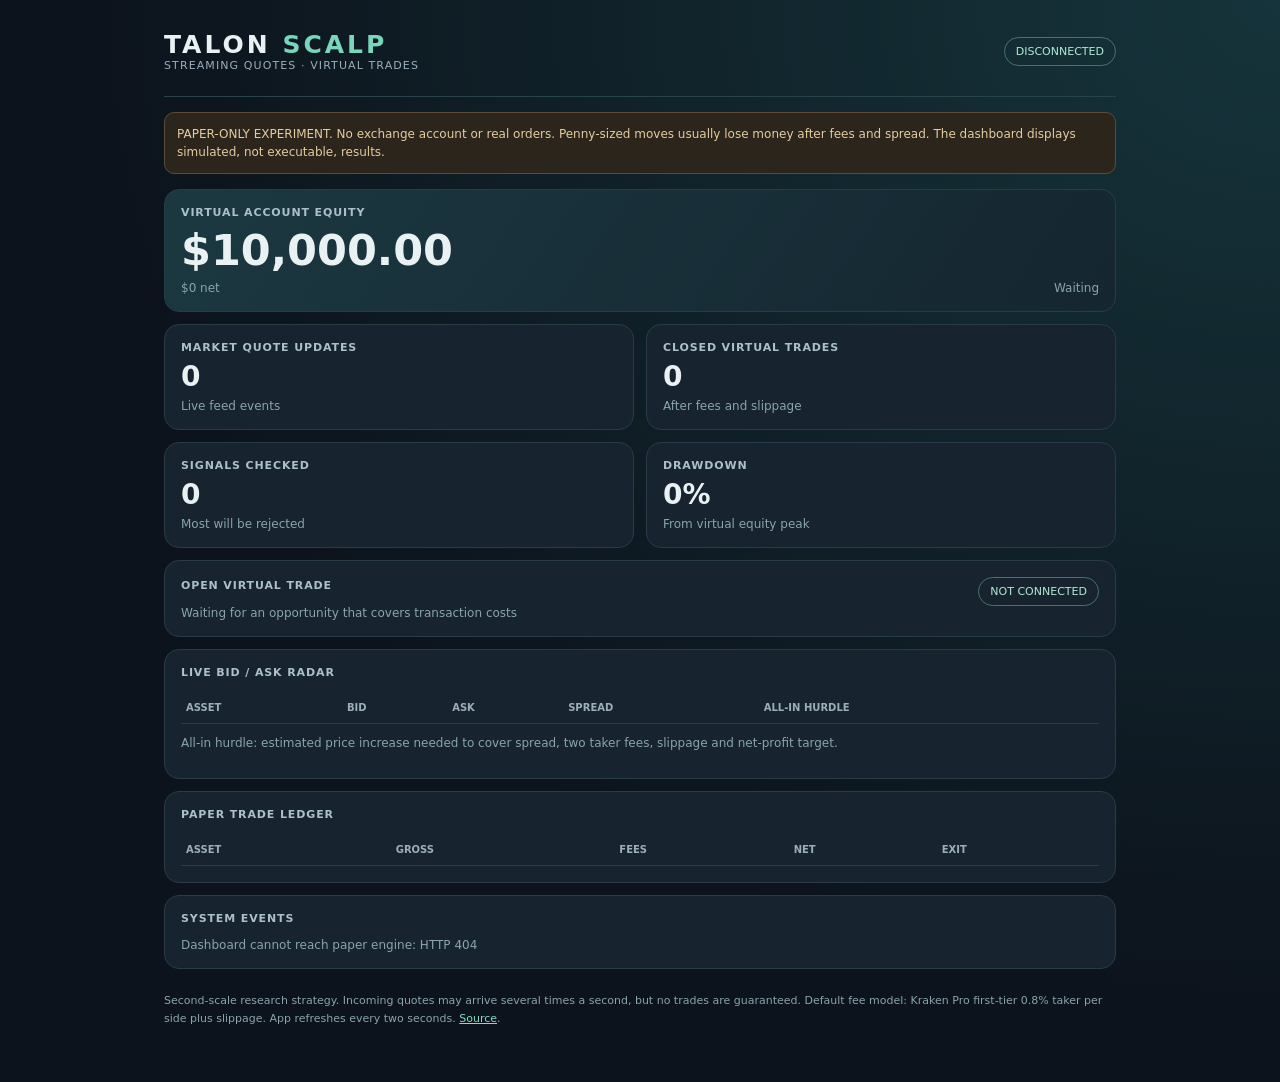
==== scalp/index.html @ 1deb6bea "Add live-updating mobile dashboard for paper scalping" ====
<!doctype html>
<html lang="en"><head><meta charset="utf-8"><meta name="viewport" content="width=device-width,initial-scale=1,viewport-fit=cover"><meta name="theme-color" content="#0c121a"><meta name="apple-mobile-web-app-capable" content="yes"><meta name="apple-mobile-web-app-title" content="TALON SCALP"><title>TALON SCALP | Seconds-scale paper engine</title>
<style>
:root{font-family:system-ui,-apple-system,"Segoe UI",sans-serif;background:#0c131c;color:#eaf1f3}*{box-sizing:border-box}
body{margin:0;background:radial-gradient(ellipse at top right,#16343b,#0c131c 65%)}
main{max-width:980px;margin:auto;padding:18px 14px 55px}
header,.row{display:flex;align-items:center;justify-content:space-between;gap:12px}
header{border-bottom:1px solid #28434b;padding:12px 0 24px}
.brand{font-size:25px;letter-spacing:3px;font-weight:900}.brand b{color:#79d6bb}
.sub{font-size:11px;color:#9caebb;letter-spacing:.1em}
.pill{padding:7px 11px;border-radius:100px;border:1px solid #477469;color:#ade9d4;font-size:11px}
.notice{background:#2b251c;color:#e4cca0;padding:12px;border:1px solid #5a4c36;border-radius:10px;margin:15px 0;font-size:12px;line-height:1.5}
.grid{display:grid;grid-template-columns:1fr 1fr;gap:12px}
.card{border:1px solid #2a3b48;border-radius:15px;background:#17232e;padding:16px;min-width:0}
.wide{grid-column:1/-1}.hero{background:linear-gradient(125deg,#1b3841,#152630)}
h2,.label{font-size:11px;color:#abc0c8;text-transform:uppercase;letter-spacing:.08em;font-weight:600}
h2{margin:0 0 13px}.value{font-size:28px;font-weight:750;margin:6px 0;font-variant-numeric:tabular-nums}
.hero .value{font-size:43px}.muted{font-size:12px;color:#89a4ad}.good{color:#79dbc2}.bad{color:#ff9c95}
table{width:100%;border-collapse:collapse;text-align:left;font-size:12px}td,th{border-bottom:1px solid #2a4049;padding:10px 5px;font-variant-numeric:tabular-nums;white-space:nowrap}th{font-size:10px;color:#9caeb7;text-transform:uppercase}
.scroll{overflow-x:auto}.footer{margin-top:23px;color:#89a4ad;line-height:1.6;font-size:11px}a{color:#81dcc0}
@media(max-width:600px){.hero .value{font-size:36px}.card{padding:13px}.brand{font-size:21px}.value{font-size:25px}}
</style></head><body><main>
<header><div><div class="brand">TALON <b>SCALP</b></div><div class="sub">STREAMING QUOTES · VIRTUAL TRADES</div></div><div class="pill" id="status">CONNECTING</div></header>
<div class="notice">PAPER-ONLY EXPERIMENT. No exchange account or real orders. Penny-sized moves usually lose money after fees and spread. The dashboard displays simulated, not executable, results.</div>
<div class="grid">
<div class="card wide hero"><div class="label">Virtual account equity</div><div class="value" id="equity">$10,000.00</div><div class="row"><div class="muted" id="pnl">$0 net</div><div class="muted" id="updated">Waiting</div></div></div>
<div class="card"><div class="label">Market quote updates</div><div class="value" id="seen">0</div><div class="muted">Live feed events</div></div>
<div class="card"><div class="label">Closed virtual trades</div><div class="value" id="trades">0</div><div class="muted">After fees and slippage</div></div>
<div class="card"><div class="label">Signals checked</div><div class="value" id="checks">0</div><div class="muted">Most will be rejected</div></div>
<div class="card"><div class="label">Drawdown</div><div class="value" id="drawdown">0%</div><div class="muted">From virtual equity peak</div></div>
<div class="card wide"><div class="row"><h2>Open virtual trade</h2><div class="pill" id="feed">NOT CONNECTED</div></div><div class="muted" id="position">Waiting for an opportunity that covers transaction costs</div></div>
<div class="card wide"><h2>Live bid / ask radar</h2><div class="scroll"><table><thead><tr><th>Asset</th><th>Bid</th><th>Ask</th><th>Spread</th><th>All-in hurdle</th></tr></thead><tbody id="markets"></tbody></table></div><p class="muted">All-in hurdle: estimated price increase needed to cover spread, two taker fees, slippage and net-profit target.</p></div>
<div class="card wide"><h2>Paper trade ledger</h2><div class="scroll"><table><thead><tr><th>Asset</th><th>Gross</th><th>Fees</th><th>Net</th><th>Exit</th></tr></thead><tbody id="ledger"></tbody></table></div></div>
<div class="card wide"><h2>System events</h2><div class="muted" id="events">Waiting for market feed.</div></div></div>
<div class="footer">Second-scale research strategy. Incoming quotes may arrive several times a second, but no trades are guaranteed. Default fee model: Kraken Pro first-tier 0.8% taker per side plus slippage. App refreshes every two seconds. <a href="https://github.com/kwjwpzr98g-web/Crusty/tree/main/scalp">Source</a>.</div></main>
<script>
const el=x=>document.getElementById(x);
const money=n=>Number(n).toLocaleString('en-US',{style:'currency',currency:'USD'});
const number=n=>Number(n).toLocaleString('en-US',{maximumFractionDigits:2});
function td(tr,v){const t=document.createElement('td');t.textContent=String(v);tr.append(t);return t}
function row(vals){const tr=document.createElement('tr');for(const v of vals)td(tr,v);return tr}
function render(id,rows,empty){const root=el(id);root.replaceChildren();if(!rows.length){root.append(row([empty]));return}for(const r of rows)root.append(r)}
async function update(){
try{const res=await fetch('/api/status',{cache:'no-store'});if(!res.ok)throw Error('HTTP '+res.status);const d=await res.json();
el('status').textContent=d.status;el('feed').textContent=d.feed+' · '+d.active_markets+'/5';
el('equity').textContent=money(d.equity);el('pnl').textContent=money(d.pnl)+' net';
el('pnl').className=d.pnl<0?'bad':'good';el('seen').textContent=number(d.seen);el('trades').textContent=d.trades.length;
el('checks').textContent=number(d.rejected);el('drawdown').textContent=d.drawdown_pct+'%';
el('updated').textContent=new Date(d.timestamp).toLocaleTimeString();
el('position').textContent=d.position?(d.position.symbol+' LONG · '+number(d.position.qty)+' units · entry '+money(d.position.entry)):'No position. Waiting for fee-covered signals.';
const markets=Object.entries(d.markets).map(([s,q])=>row([s,number(q.bid),number(q.ask),q.spread_bps+' bps',q.fee_hurdle_bps+' bps']));
render('markets',markets,'Waiting for live quotes');
const rows=d.trades.slice(0,25).map(t=>row([t.symbol,money(t.gross),money(t.fees),money(t.pnl),t.reason]));
render('ledger',rows,'No closed paper trades');
const ev=el('events');ev.replaceChildren();for(const i of d.events.slice(0,8)){const p=document.createElement('p');p.textContent=i.at+' · '+i.message;ev.append(p)}
}catch(e){el('status').textContent='DISCONNECTED';el('events').textContent='Dashboard cannot reach paper engine: '+e.message}
}
update();setInterval(update,2000);
</script></body></html>
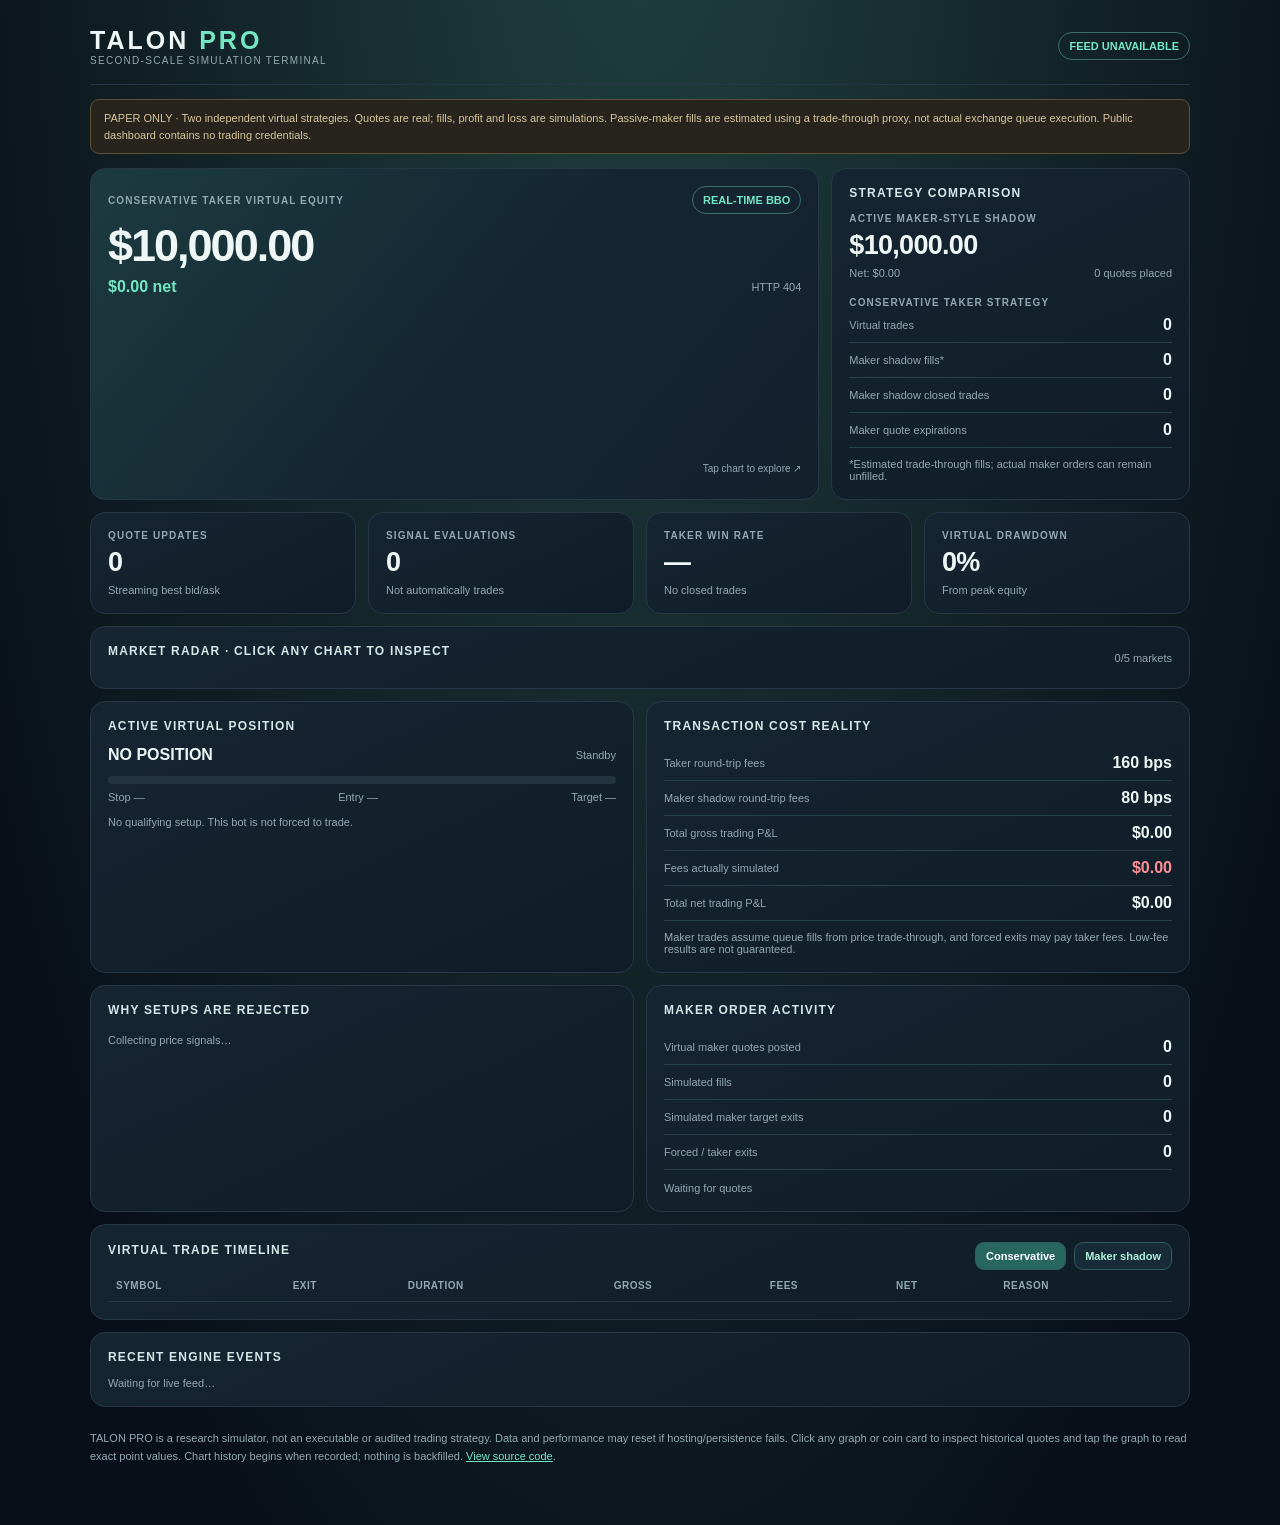
==== commit b3c3dba3: "Launch TALON PRO interactive chart drilldowns, asset sparklines and dual-strategy activity terminal" ====
--- a/scalp/index.html
+++ b/scalp/index.html
@@ -1,59 +1,185 @@
 <!doctype html>
-<html lang="en"><head><meta charset="utf-8"><meta name="viewport" content="width=device-width,initial-scale=1,viewport-fit=cover"><meta name="theme-color" content="#0c121a"><meta name="apple-mobile-web-app-capable" content="yes"><meta name="apple-mobile-web-app-title" content="TALON SCALP"><title>TALON SCALP | Seconds-scale paper engine</title>
+<html lang="en"><head><meta charset="utf-8"><meta name="viewport" content="width=device-width,initial-scale=1,viewport-fit=cover"><meta name="theme-color" content="#090f18"><meta name="apple-mobile-web-app-capable" content="yes"><meta name="apple-mobile-web-app-title" content="TALON PRO">
+<title>TALON | Live Paper Trading Terminal</title>
 <style>
-:root{font-family:system-ui,-apple-system,"Segoe UI",sans-serif;background:#0c131c;color:#eaf1f3}*{box-sizing:border-box}
-body{margin:0;background:radial-gradient(ellipse at top right,#16343b,#0c131c 65%)}
-main{max-width:980px;margin:auto;padding:18px 14px 55px}
-header,.row{display:flex;align-items:center;justify-content:space-between;gap:12px}
-header{border-bottom:1px solid #28434b;padding:12px 0 24px}
-.brand{font-size:25px;letter-spacing:3px;font-weight:900}.brand b{color:#79d6bb}
-.sub{font-size:11px;color:#9caebb;letter-spacing:.1em}
-.pill{padding:7px 11px;border-radius:100px;border:1px solid #477469;color:#ade9d4;font-size:11px}
-.notice{background:#2b251c;color:#e4cca0;padding:12px;border:1px solid #5a4c36;border-radius:10px;margin:15px 0;font-size:12px;line-height:1.5}
-.grid{display:grid;grid-template-columns:1fr 1fr;gap:12px}
-.card{border:1px solid #2a3b48;border-radius:15px;background:#17232e;padding:16px;min-width:0}
-.wide{grid-column:1/-1}.hero{background:linear-gradient(125deg,#1b3841,#152630)}
-h2,.label{font-size:11px;color:#abc0c8;text-transform:uppercase;letter-spacing:.08em;font-weight:600}
-h2{margin:0 0 13px}.value{font-size:28px;font-weight:750;margin:6px 0;font-variant-numeric:tabular-nums}
-.hero .value{font-size:43px}.muted{font-size:12px;color:#89a4ad}.good{color:#79dbc2}.bad{color:#ff9c95}
-table{width:100%;border-collapse:collapse;text-align:left;font-size:12px}td,th{border-bottom:1px solid #2a4049;padding:10px 5px;font-variant-numeric:tabular-nums;white-space:nowrap}th{font-size:10px;color:#9caeb7;text-transform:uppercase}
-.scroll{overflow-x:auto}.footer{margin-top:23px;color:#89a4ad;line-height:1.6;font-size:11px}a{color:#81dcc0}
-@media(max-width:600px){.hero .value{font-size:36px}.card{padding:13px}.brand{font-size:21px}.value{font-size:25px}}
+:root{color-scheme:dark;--bg:#090f18;--card:#111f2a;--edge:#263847;--text:#eef7f5;--dim:#92a9b3;--mint:#73e6c2;--red:#ff8e96;--gold:#ffc58a;--blue:#72b5e6;font-family:-apple-system,BlinkMacSystemFont,Inter,"Segoe UI",sans-serif}
+*{box-sizing:border-box}body{margin:0;color:var(--text);background:radial-gradient(ellipse at 50% -220px,#20413f,transparent 760px),var(--bg)}
+button{font:inherit;cursor:pointer}button:focus-visible,a:focus-visible{outline:2px solid var(--mint);outline-offset:3px}
+main{max-width:1130px;padding:17px 15px 60px;margin:auto}
+.top,.flex{display:flex;gap:12px;align-items:center;justify-content:space-between}
+.top{padding:9px 0 18px;border-bottom:1px solid var(--edge)}.logo{font-size:25px;font-weight:900;letter-spacing:3px}.logo b{color:var(--mint)}.eyebrow{color:var(--dim);font-size:10px;letter-spacing:.13em}
+.pill{border-radius:50px;border:1px solid #3e6e66;padding:7px 10px;color:var(--mint);font-size:11px;font-weight:700;white-space:nowrap}
+.note{font-size:11px;color:#d9c69d;border:1px solid #5e4f37;background:#26241d;border-radius:9px;padding:10px 13px;margin:14px 0;line-height:1.5}
+.grid{display:grid;grid-template-columns:repeat(12,minmax(0,1fr));gap:12px}.span12{grid-column:span 12}.span8{grid-column:span 8}.span6{grid-column:span 6}.span4{grid-column:span 4}.span3{grid-column:span 3}
+.panel{background:linear-gradient(155deg,#152531,#101d28);border:1px solid var(--edge);border-radius:15px;padding:17px;min-width:0;overflow:hidden}.hero{background:linear-gradient(130deg,#1c3b40,#142531 55%,#13212d)}
+.label{font-size:10px;color:var(--dim);font-weight:700;letter-spacing:.11em;text-transform:uppercase}
+.number{font-size:27px;letter-spacing:-.7px;font-weight:750;font-variant-numeric:tabular-nums;margin:6px 0}
+.big{font-size:45px;letter-spacing:-2px}.tiny{font-size:11px;color:var(--dim)}.green{color:var(--mint)}.red{color:var(--red)}.gold{color:var(--gold)}
+h2{font-size:12px;color:#d5e8e8;text-transform:uppercase;letter-spacing:.1em;margin:0 0 13px}
+.rowgap{display:flex;align-items:center;gap:8px;flex-wrap:wrap}
+.btn{background:#172c38;border:1px solid #335b62;color:#b0f1dc;border-radius:9px;padding:7px 10px;font-size:11px;font-weight:700}
+.btn[aria-pressed=true],.btn.active{background:#27675e;color:#fff}
+.muted{color:var(--dim)}.scroll{overflow-x:auto}table{border-collapse:collapse;width:100%;font-size:12px}
+th{text-align:left;text-transform:uppercase;color:var(--dim);font-size:10px;letter-spacing:.05em}td,th{padding:10px 8px;border-bottom:1px solid #273b44;white-space:nowrap}
+td:nth-child(2){font-variant-numeric:tabular-nums}
+.chart-button{width:100%;padding:0;background:none;border:0;color:inherit;display:block;text-align:left;position:relative}
+.chart-button:after{content:"Tap chart to explore ↗";position:absolute;right:0;bottom:2px;color:var(--dim);font-size:10px}
+.plot{height:180px;position:relative}.plot svg{display:block;width:100%;height:100%;overflow:visible}
+.mini{height:48px}.mini svg{display:block;width:100%;height:100%}
+.coin{padding:15px;background:#122632;border:1px solid var(--edge);border-radius:13px;color:inherit;text-align:left;min-width:0}
+.coin-name{font-weight:850;letter-spacing:.04em;font-size:14px}.coin-quote{font-variant-numeric:tabular-nums;font-size:18px;font-weight:750;margin-top:8px}
+.coin:active,.coin:hover{border-color:#568f81}.coin .meta{display:flex;justify-content:space-between;gap:5px;color:var(--dim);font-size:10px;margin-top:4px}
+.progress-track{height:8px;background:#233440;border-radius:99px;overflow:hidden;margin:12px 0 7px}
+.progress-fill{height:100%;background:var(--mint);width:0%;transition:width .3s}
+.track{background:#273742;border-radius:7px;height:11px;overflow:hidden}
+.track>div{height:100%;background:var(--mint);min-width:0}
+.hbar{display:grid;grid-template-columns:110px 1fr 63px;align-items:center;gap:10px;margin:9px 0;font-size:11px}
+.stat-pair{display:flex;justify-content:space-between;align-items:center;padding:8px 0;border-bottom:1px solid #274049}
+.legend{display:inline-block;width:8px;height:8px;border-radius:3px;margin-right:5px}
+.footer{margin-top:22px;color:var(--dim);font-size:11px;line-height:1.65}a{color:var(--mint)}
+.overlay{position:fixed;inset:0;background:rgba(2,9,16,.86);z-index:9;display:none;align-items:center;justify-content:center;padding:12px}
+.overlay.show{display:flex}.dialog{background:#11212d;border:1px solid #4c6d6b;border-radius:18px;padding:15px;max-width:990px;width:100%;max-height:94dvh;overflow-y:auto}
+.dialog-head{display:flex;justify-content:space-between;align-items:start;gap:10px;margin-bottom:12px}
+.dialog .plot{height:min(52vh,390px);min-height:210px}.dialog .plot svg{touch-action:none}
+.close{font-size:21px;border:1px solid #426065;border-radius:9px;background:#162e39;color:#d8e9e8;padding:4px 11px}
+.tip{font-size:12px;color:#b8d9d1;min-height:19px;margin:9px 0}.hint{font-size:11px;color:var(--dim)}
+@media(max-width:790px){.span8,.span4{grid-column:span 12}.span6{grid-column:span 12}.span3{grid-column:span 6}}
+@media(max-width:500px){main{padding:12px 10px 40px}.panel{padding:13px}.grid{gap:9px}.big{font-size:38px}.number{font-size:22px}.coin-quote{font-size:15px}.logo{font-size:22px}.span3{grid-column:span 6}.hbar{grid-template-columns:85px 1fr 57px}.dialog{padding:11px}}
 </style></head><body><main>
-<header><div><div class="brand">TALON <b>SCALP</b></div><div class="sub">STREAMING QUOTES · VIRTUAL TRADES</div></div><div class="pill" id="status">CONNECTING</div></header>
-<div class="notice">PAPER-ONLY EXPERIMENT. No exchange account or real orders. Penny-sized moves usually lose money after fees and spread. The dashboard displays simulated, not executable, results.</div>
+<header class="top"><div><div class="logo">TALON <b>PRO</b></div><div class="eyebrow">SECOND-SCALE SIMULATION TERMINAL</div></div><div class="pill" id="connection">CONNECTING</div></header>
+<div class="note">PAPER ONLY · Two independent virtual strategies. Quotes are real; fills, profit and loss are simulations. Passive-maker fills are estimated using a trade-through proxy, not actual exchange queue execution. Public dashboard contains no trading credentials.</div>
 <div class="grid">
-<div class="card wide hero"><div class="label">Virtual account equity</div><div class="value" id="equity">$10,000.00</div><div class="row"><div class="muted" id="pnl">$0 net</div><div class="muted" id="updated">Waiting</div></div></div>
-<div class="card"><div class="label">Market quote updates</div><div class="value" id="seen">0</div><div class="muted">Live feed events</div></div>
-<div class="card"><div class="label">Closed virtual trades</div><div class="value" id="trades">0</div><div class="muted">After fees and slippage</div></div>
-<div class="card"><div class="label">Signals checked</div><div class="value" id="checks">0</div><div class="muted">Most will be rejected</div></div>
-<div class="card"><div class="label">Drawdown</div><div class="value" id="drawdown">0%</div><div class="muted">From virtual equity peak</div></div>
-<div class="card wide"><div class="row"><h2>Open virtual trade</h2><div class="pill" id="feed">NOT CONNECTED</div></div><div class="muted" id="position">Waiting for an opportunity that covers transaction costs</div></div>
-<div class="card wide"><h2>Live bid / ask radar</h2><div class="scroll"><table><thead><tr><th>Asset</th><th>Bid</th><th>Ask</th><th>Spread</th><th>All-in hurdle</th></tr></thead><tbody id="markets"></tbody></table></div><p class="muted">All-in hurdle: estimated price increase needed to cover spread, two taker fees, slippage and net-profit target.</p></div>
-<div class="card wide"><h2>Paper trade ledger</h2><div class="scroll"><table><thead><tr><th>Asset</th><th>Gross</th><th>Fees</th><th>Net</th><th>Exit</th></tr></thead><tbody id="ledger"></tbody></table></div></div>
-<div class="card wide"><h2>System events</h2><div class="muted" id="events">Waiting for market feed.</div></div></div>
-<div class="footer">Second-scale research strategy. Incoming quotes may arrive several times a second, but no trades are guaranteed. Default fee model: Kraken Pro first-tier 0.8% taker per side plus slippage. App refreshes every two seconds. <a href="https://github.com/kwjwpzr98g-web/Crusty/tree/main/scalp">Source</a>.</div></main>
+<section class="panel hero span8"><div class="flex"><div class="label">Conservative taker virtual equity</div><span class="pill">REAL-TIME BBO</span></div><div class="number big" id="equity">$10,000.00</div><div class="flex"><strong id="pnl" class="green">$0.00 net</strong><span class="tiny" id="lastUpdate">Waiting for quotes</span></div>
+<button class="chart-button" data-open="equity" aria-label="Expand equity chart"><div class="plot" id="equityPlot"></div></button></section>
+<section class="panel span4"><h2>Strategy comparison</h2>
+<div class="label">Active maker-style shadow</div><div class="number" id="makerEquity">$10,000.00</div><div class="flex"><span id="makerPnl" class="tiny">Net: $0.00</span><span class="tiny" id="makerOrders">0 quotes placed</span></div>
+<div style="margin-top:18px" class="label">Conservative taker strategy</div><div class="stat-pair"><span class="tiny">Virtual trades</span><strong id="takerTrades">0</strong></div>
+<div class="stat-pair"><span class="tiny">Maker shadow fills*</span><strong id="makerFills">0</strong></div><div class="stat-pair"><span class="tiny">Maker shadow closed trades</span><strong id="makerTrades">0</strong></div>
+<div class="stat-pair"><span class="tiny">Maker quote expirations</span><strong id="makerExpired">0</strong></div><div class="tiny" style="margin-top:10px">*Estimated trade-through fills; actual maker orders can remain unfilled.</div></section>
+<section class="panel span3"><div class="label">Quote updates</div><div class="number" id="updates">0</div><div class="tiny">Streaming best bid/ask</div></section>
+<section class="panel span3"><div class="label">Signal evaluations</div><div class="number" id="checks">0</div><div class="tiny">Not automatically trades</div></section>
+<section class="panel span3"><div class="label">Taker win rate</div><div class="number" id="wins">—</div><div class="tiny" id="winDetail">No closed trades</div></section>
+<section class="panel span3"><div class="label">Virtual drawdown</div><div class="number" id="drawdown">0%</div><div class="tiny">From peak equity</div></section>
+<section class="panel span12"><div class="flex"><h2>Market radar · click any chart to inspect</h2><span class="tiny" id="marketCount">0/5 markets</span></div>
+<div class="grid" id="coins"></div></section>
+<section class="panel span6"><h2>Active virtual position</h2><div class="flex"><strong id="positionSymbol">NO POSITION</strong><span class="tiny" id="holdTime">Standby</span></div>
+<div class="progress-track"><div class="progress-fill" id="posProgress"></div></div>
+<div class="flex tiny"><span id="posStop">Stop —</span><span id="posEntry">Entry —</span><span id="posTarget">Target —</span></div>
+<div class="tiny" id="positionText" style="margin-top:13px">No qualifying setup. This bot is not forced to trade.</div></section>
+<section class="panel span6"><h2>Transaction cost reality</h2><div class="stat-pair"><span class="tiny">Taker round-trip fees</span><strong id="feeAssumption">160 bps</strong></div>
+<div class="stat-pair"><span class="tiny">Maker shadow round-trip fees</span><strong id="makerHurdle">80 bps</strong></div>
+<div class="stat-pair"><span class="tiny">Total gross trading P&amp;L</span><strong id="gross">$0.00</strong></div><div class="stat-pair"><span class="tiny">Fees actually simulated</span><strong class="red" id="fees">$0.00</strong></div><div class="stat-pair"><span class="tiny">Total net trading P&amp;L</span><strong id="net">$0.00</strong></div>
+<div class="tiny" style="margin-top:10px">Maker trades assume queue fills from price trade-through, and forced exits may pay taker fees. Low-fee results are not guaranteed.</div></section>
+<section class="panel span6"><h2>Why setups are rejected</h2><div id="reasons"><span class="tiny">Collecting price signals…</span></div></section>
+<section class="panel span6"><h2>Maker order activity</h2><div class="stat-pair"><span class="tiny">Virtual maker quotes posted</span><strong id="posted">0</strong></div><div class="stat-pair"><span class="tiny">Simulated fills</span><strong id="filled">0</strong></div><div class="stat-pair"><span class="tiny">Simulated maker target exits</span><strong id="makerExits">0</strong></div><div class="stat-pair"><span class="tiny">Forced / taker exits</span><strong id="forcedExits">0</strong></div><div class="tiny" id="makerState" style="margin-top:12px">Waiting for quotes</div></section>
+<section class="panel span12"><div class="flex"><h2>Virtual trade timeline</h2><div class="rowgap"><button class="btn active" id="tabTaker">Conservative</button><button class="btn" id="tabMaker">Maker shadow</button></div></div><div class="scroll">
+<table><thead><tr><th>Symbol</th><th>Exit</th><th>Duration</th><th>Gross</th><th>Fees</th><th>Net</th><th>Reason</th></tr></thead><tbody id="ledger"></tbody></table></div></section>
+<section class="panel span12"><h2>Recent engine events</h2><div class="tiny" id="events">Waiting for live feed…</div></section>
+</div><div class="footer">TALON PRO is a research simulator, not an executable or audited trading strategy. Data and performance may reset if hosting/persistence fails. Click any graph or coin card to inspect historical quotes and tap the graph to read exact point values. Chart history begins when recorded; nothing is backfilled. <a href="https://github.com/kwjwpzr98g-web/Crusty/tree/main/scalp">View source code</a>.</div></main>
+<div class="overlay" id="overlay" role="dialog" aria-modal="true" aria-label="Historical chart" aria-hidden="true"><div class="dialog">
+<div class="dialog-head"><div><div class="label" id="detailLabel">CHART</div><div class="number" id="detailValue" style="font-size:25px">—</div></div><button id="dismiss" class="close" aria-label="Close chart">×</button></div>
+<div class="rowgap" id="ranges" style="margin:0 0 9px"></div>
+<div class="plot" id="detailPlot"></div>
+<div class="tip" id="cursorReadout">Tap or drag across the graph to inspect points.</div><div class="hint">Historical quotes are snapshots sampled around every 10 seconds; the engine itself processes incoming quotes continuously. Your selected range controls the displayed history.</div>
+</div></div>
 <script>
-const el=x=>document.getElementById(x);
-const money=n=>Number(n).toLocaleString('en-US',{style:'currency',currency:'USD'});
-const number=n=>Number(n).toLocaleString('en-US',{maximumFractionDigits:2});
-function td(tr,v){const t=document.createElement('td');t.textContent=String(v);tr.append(t);return t}
-function row(vals){const tr=document.createElement('tr');for(const v of vals)td(tr,v);return tr}
-function render(id,rows,empty){const root=el(id);root.replaceChildren();if(!rows.length){root.append(row([empty]));return}for(const r of rows)root.append(r)}
-async function update(){
-try{const res=await fetch('/api/status',{cache:'no-store'});if(!res.ok)throw Error('HTTP '+res.status);const d=await res.json();
-el('status').textContent=d.status;el('feed').textContent=d.feed+' · '+d.active_markets+'/5';
-el('equity').textContent=money(d.equity);el('pnl').textContent=money(d.pnl)+' net';
-el('pnl').className=d.pnl<0?'bad':'good';el('seen').textContent=number(d.seen);el('trades').textContent=d.trades.length;
-el('checks').textContent=number(d.rejected);el('drawdown').textContent=d.drawdown_pct+'%';
-el('updated').textContent=new Date(d.timestamp).toLocaleTimeString();
-el('position').textContent=d.position?(d.position.symbol+' LONG · '+number(d.position.qty)+' units · entry '+money(d.position.entry)):'No position. Waiting for fee-covered signals.';
-const markets=Object.entries(d.markets).map(([s,q])=>row([s,number(q.bid),number(q.ask),q.spread_bps+' bps',q.fee_hurdle_bps+' bps']));
-render('markets',markets,'Waiting for live quotes');
-const rows=d.trades.slice(0,25).map(t=>row([t.symbol,money(t.gross),money(t.fees),money(t.pnl),t.reason]));
-render('ledger',rows,'No closed paper trades');
-const ev=el('events');ev.replaceChildren();for(const i of d.events.slice(0,8)){const p=document.createElement('p');p.textContent=i.at+' · '+i.message;ev.append(p)}
-}catch(e){el('status').textContent='DISCONNECTED';el('events').textContent='Dashboard cannot reach paper engine: '+e.message}
+"use strict";
+const $=x=>document.getElementById(x),NS="http://www.w3.org/2000/svg";
+let LAST=null,selected="BTC/USD",range="1h",tab="taker",dialog=false,historyFetch=0;
+const money=n=>Number(n||0).toLocaleString("en-US",{style:"currency",currency:"USD",minimumFractionDigits:2,maximumFractionDigits:2});
+const number=n=>Number(n||0).toLocaleString("en-US",{maximumFractionDigits:1});
+const price=n=>Number(n||0).toLocaleString("en-US",{maximumFractionDigits:7});
+const greenRed=n=>n<0?"red":"green";
+function text(id,t){$(id).textContent=t}
+function svg(tag,attrs={}){let z=document.createElementNS(NS,tag);for(const [k,v] of Object.entries(attrs))z.setAttribute(k,String(v));return z}
+function chart(target,raw,options={}){
+const root=typeof target==="string"?$(target):target;root.replaceChildren();
+const points=(raw||[]).map(p=>[Number(p[0]),Number(p[1])]).filter(p=>Number.isFinite(p[0])&&Number.isFinite(p[1]));
+if(!points.length){const t=document.createElement("div");t.className="tiny";t.style.padding="35px 5px";t.textContent="Collecting chart history…";root.appendChild(t);return}
+const small=options.small||false, w=820,h=small?80:270,pad=small?6:28,hh=h-pad*2,ww=w-pad*2;
+let min=Math.min(...points.map(p=>p[1])),max=Math.max(...points.map(p=>p[1]));const spread=Math.max(1e-9,max-min);
+const gap=spread*.14;min-=gap;max+=gap;
+let start=points[0][0],end=points[points.length-1][0];if(end<=start)end=start+1;
+const px=t=>pad+(t-start)/(end-start)*ww;const py=v=>pad+(max-v)/(max-min)*hh;
+const plot=svg("svg",{viewBox:"0 0 "+w+" "+h,preserveAspectRatio:"none",role:"img","aria-label":options.label||"Time series chart"});
+if(!small)for(let i=0;i<=4;i++){const y=pad+i*hh/4;plot.appendChild(svg("line",{x1:pad,y1:y,x2:w-pad,y2:y,stroke:"#27414a","stroke-width":1}));const t=svg("text",{x:pad+4,y:y-5,"font-size":11,fill:"#9bb5bd"});t.textContent=number(max-i*(max-min)/4);plot.appendChild(t)}
+let path="";points.forEach((p,i)=>{path+=(i?"L":"M")+px(p[0]).toFixed(1)+","+py(p[1]).toFixed(1)+" "});
+const area=svg("path",{d:path+"L"+px(end)+","+(h-pad)+" L"+px(start)+","+(h-pad)+"Z",fill:options.equity?"#53caa416":"#70bfe014"});
+const stroke=points[points.length-1][1]>=points[0][1]?"#6eddb9":"#ff9295";
+plot.appendChild(area);plot.appendChild(svg("path",{d:path,fill:"none",stroke, "stroke-width":small?2.4:2.8,"vector-effect":"non-scaling-stroke"}));
+if(!small){const cross=svg("line",{x1:0,x2:0,y1:pad,y2:h-pad,stroke:"#c8f5e7","stroke-width":1,"stroke-dasharray":"4 4",visibility:"hidden"});const dot=svg("circle",{cx:0,cy:0,r:4,fill:stroke,stroke:"#eafef5","stroke-width":1,visibility:"hidden"});plot.appendChild(cross);plot.appendChild(dot);
+const tooltip=options.tooltip||$("cursorReadout");
+function pointAt(ev){const rect=plot.getBoundingClientRect();const mx=Math.max(0,Math.min(1,(ev.clientX-rect.left)/rect.width));const timestamp=start+mx*(end-start);let best=0,dist=Infinity;for(let i=0;i<points.length;i++){const dd=Math.abs(points[i][0]-timestamp);if(dd<dist){best=i;dist=dd}}
+const p=points[best],x=px(p[0]),y=py(p[1]);cross.setAttribute("x1",x);cross.setAttribute("x2",x);cross.setAttribute("visibility","visible");dot.setAttribute("cx",x);dot.setAttribute("cy",y);dot.setAttribute("visibility","visible");
+if(tooltip)tooltip.textContent=new Date(p[0]*1000).toLocaleString()+" · "+(options.equity?money(p[1]):price(p[1]));}
+plot.addEventListener("pointermove",pointAt);plot.addEventListener("pointerdown",pointAt);
 }
-update();setInterval(update,2000);
+root.appendChild(plot)}
+function makeCoin(sym,q,points){
+const button=document.createElement("button");button.className="coin";button.type="button";button.setAttribute("aria-label","Expand "+sym+" price graph");
+const first=document.createElement("div");first.className="flex";
+const title=document.createElement("span");title.className="coin-name";title.textContent=sym.replace("/USD","");
+const status=document.createElement("span");status.className=q&&q.fresh?"green tiny":"red tiny";status.textContent=q&&q.fresh?"LIVE":"STALE";first.append(title,status);
+const v=document.createElement("div");v.className="coin-quote";v.textContent=q?price(q.mid):"—";
+const mini=document.createElement("div");mini.className="mini";
+const meta=document.createElement("div");meta.className="meta";const m=document.createElement("span");m.textContent=q?("Spread "+q.spread_bps+" bps"):"No feed";const m2=document.createElement("span");m2.textContent=q?("Hurdle "+q.fee_hurdle_bps+" bps"):"—";meta.append(m,m2);
+button.append(first,v,mini,meta);chart(mini,points.map(x=>[x[0],x[1]]),{small:true,label:sym+" sampled price"});button.addEventListener("click",()=>openDetail(sym));return button;
+}
+function reasons(obj){const entries=Object.entries(obj||{}).filter(x=>x[1]>0);const root=$("reasons");root.replaceChildren();if(!entries.length){root.textContent="Waiting for evaluations…";return}entries.sort((a,b)=>b[1]-a[1]);const max=entries[0][1];for(const [key,n] of entries.slice(0,7)){const row=document.createElement("div");row.className="hbar";const name=document.createElement("span");name.textContent=key.replaceAll("_"," ");const track=document.createElement("div");track.className="track";const fill=document.createElement("div");fill.style.width=(n/max*100)+"%";track.append(fill);const val=document.createElement("strong");val.textContent=number(n);row.append(name,track,val);root.append(row)}}
+function row(cells){const tr=document.createElement("tr");for(const [i,v] of cells.entries()){const td=document.createElement("td");td.textContent=String(v);if(i===5){const num=Number(String(v).replace(/[^-.0-9]/g,""));td.className=greenRed(num)}tr.append(td)}return tr}
+function renderTable(){
+const root=$("ledger");root.replaceChildren();if(!LAST)return;
+const maker=tab==="maker",trades=maker?(LAST.maker_shadow?.trades||[]):(LAST.trades||[]);
+if(!trades.length){root.append(row(["No closed simulated trades for this strategy"]));return}
+for(const t of trades.slice(0,30)){root.append(row([t.symbol,new Date(t.exited).toLocaleTimeString(),number(t.hold_s)+"s",money(t.gross),money(t.fees),money(t.pnl),t.reason]))}
+}
+function update(d){
+LAST=d;text("connection",(d.feed||"WAIT")+" · "+d.active_markets+"/5 LIVE");text("equity",money(d.equity));text("pnl",money(d.pnl)+" net");$("pnl").className=greenRed(d.pnl);
+text("lastUpdate",new Date(d.timestamp).toLocaleTimeString());text("updates",number(d.seen));text("checks",number(d.rejected));text("drawdown",d.drawdown_pct+"%");
+const st=d.stats||{},mt=d.maker_shadow||{},co=mt.counts||{};
+text("wins",((st.wins||0)+(st.losses||0))?(((st.wins||0)/((st.wins||0)+(st.losses||0))*100).toFixed(1)+"%"):"—");text("winDetail",(st.wins||0)+" wins · "+(st.losses||0)+" losses");
+text("makerEquity",money(mt.equity==null?10000:mt.equity));text("makerPnl",money(mt.pnl||0)+" net");$("makerPnl").className=greenRed(mt.pnl||0);
+text("makerOrders",number(co.quoted)+" quotes posted");text("takerTrades",number(d.trades.length));text("makerFills",number(co.filled));text("makerTrades",number((mt.trades||[]).length));text("makerExpired",number(co.expired));
+text("gross",money(st.gross));text("fees",money(st.fees));text("net",money(st.net));$("net").className=greenRed(st.net||0);
+text("feeAssumption",number((d.fee_bps_per_side||80)*2)+" bps");
+text("makerHurdle",number(mt.round_trip_hurdle_bps||80)+" bps + fill uncertainty");
+text("posted",number(co.quoted));text("filled",number(co.filled));text("makerExits",number(co.maker_exits));text("forcedExits",number(co.forced_exits));
+text("makerState",mt.locked?"Maker shadow risk locked":mt.position?"Shadow maker position: "+mt.position.symbol:mt.order?"Posted shadow limit quote: "+mt.order.symbol:"Scanning for maker quote signals");
+text("marketCount",d.active_markets+"/5 quote feeds");
+chart("equityPlot",d.equity_sparkline||[],{equity:true,label:"Virtual equity"});
+const coins=$("coins");coins.replaceChildren();
+for(const s of ["BTC/USD","ETH/USD","SOL/USD","BNB/USD","HYPE/USD"]){const element=makeCoin(s,(d.markets||{})[s],(d.sparklines||{})[s]||[]);element.style.gridColumn=window.innerWidth<550?"span 6":"span 3";coins.append(element)}
+if(d.position){const p=d.position;const q=(d.markets||{})[p.symbol];const pr=q?.bid||p.entry;const target=p.entry*1.018,stop=p.entry*.995;const frac=Math.max(0,Math.min(100,(pr-stop)/(target-stop)*100));text("positionSymbol",p.symbol+" · VIRTUAL LONG");text("holdTime",number(Date.now()/1000-p.t)+" sec");text("posStop","Stop "+price(stop));text("posEntry","Entry "+price(p.entry));text("posTarget","Target (illustrative) "+price(target));$("posProgress").style.width=frac+"%";text("positionText","Position mark: "+price(pr)+" · Net proceeds account for a second taker fee");}
+else{text("positionSymbol","NO POSITION");text("holdTime","Standby");text("posStop","Stop —");text("posEntry","Entry —");text("posTarget","Target —");$("posProgress").style.width="0%";text("positionText","Scanning for setups with sufficient expected returns after transaction costs.")}
+reasons(d.filter_reasons||{});
+const events=$("events");events.replaceChildren();
+for(const e of [...(d.events||[]).map(x=>({at:x.at,message:x.message,tag:"TAKER"})),...(mt.events||[]).map(x=>({at:x.at,message:x.message,tag:"MAKER"}))].sort((a,b)=>b.at.localeCompare(a.at)).slice(0,8)){const p=document.createElement("div");p.className="tiny";p.style.padding="7px 0";p.textContent=e.at+" · "+e.tag+" · "+e.message;events.append(p)}
+renderTable();
+}
+let inFlight=false;
+async function poll(){if(inFlight)return;inFlight=true;try{const res=await fetch("/api/status",{cache:"no-store"});if(!res.ok)throw Error("HTTP "+res.status);update(await res.json())}catch(e){text("connection","FEED UNAVAILABLE");text("lastUpdate",e.message)}finally{inFlight=false}}
+function openDetail(subject){
+selected=subject;dialog=true;$("overlay").classList.add("show");$("overlay").setAttribute("aria-hidden","false");
+text("detailLabel",subject==="equity"?"VIRTUAL EQUITY · TAP TO INSPECT":subject+" · PRICE HISTORY");
+buildRanges();refreshDetail();$("dismiss").focus();
+}
+function closeDetail(){dialog=false;$("overlay").classList.remove("show");$("overlay").setAttribute("aria-hidden","true")}
+function buildRanges(){const root=$("ranges");root.replaceChildren();for(const r of ["5m","15m","1h","4h","24h"]){const b=document.createElement("button");b.className="btn"+(r===range?" active":"");b.textContent=r;b.setAttribute("aria-pressed",r===range?"true":"false");b.addEventListener("click",()=>{range=r;buildRanges();refreshDetail()});root.append(b)}}
+async function refreshDetail(){
+const which=++historyFetch;const sym=selected==="equity"?"BTC/USD":selected;const url="/api/history?symbol="+encodeURIComponent(sym)+"&range="+encodeURIComponent(range);
+text("cursorReadout","Loading "+range+" history…");
+try{const res=await fetch(url,{cache:"no-store"});if(!res.ok)throw Error("HTTP "+res.status);const data=await res.json();if(!dialog||which!==historyFetch)return;
+const equity=selected==="equity",pts=(equity?data.equity:data.price).map(x=>[x[0],x[1]]);
+text("detailValue",pts.length?(equity?money(pts[pts.length-1][1]):price(pts[pts.length-1][1])):"No samples recorded yet");
+chart("detailPlot",pts,{equity,label:equity?"Net virtual equity":"Midpoint price "+sym});
+text("cursorReadout",pts.length?"Tap or drag across the chart to inspect a recorded point.":"No historical observations in this range; data begins when the bot starts recording.");
+}catch(e){if(dialog&&which===historyFetch)text("cursorReadout","History unavailable: "+e.message)}
+}
+document.querySelector("[data-open=equity]").addEventListener("click",()=>openDetail("equity"));
+$("dismiss").addEventListener("click",closeDetail);
+$("overlay").addEventListener("click",e=>{if(e.target===$("overlay"))closeDetail()});
+document.addEventListener("keydown",e=>{if(e.key==="Escape"&&dialog)closeDetail()});
+$("tabTaker").addEventListener("click",()=>{tab="taker";$("tabTaker").classList.add("active");$("tabMaker").classList.remove("active");renderTable()});
+$("tabMaker").addEventListener("click",()=>{tab="maker";$("tabMaker").classList.add("active");$("tabTaker").classList.remove("active");renderTable()});
+poll();setInterval(poll,2500);setInterval(()=>{if(dialog)refreshDetail()},15000);
 </script></body></html>
